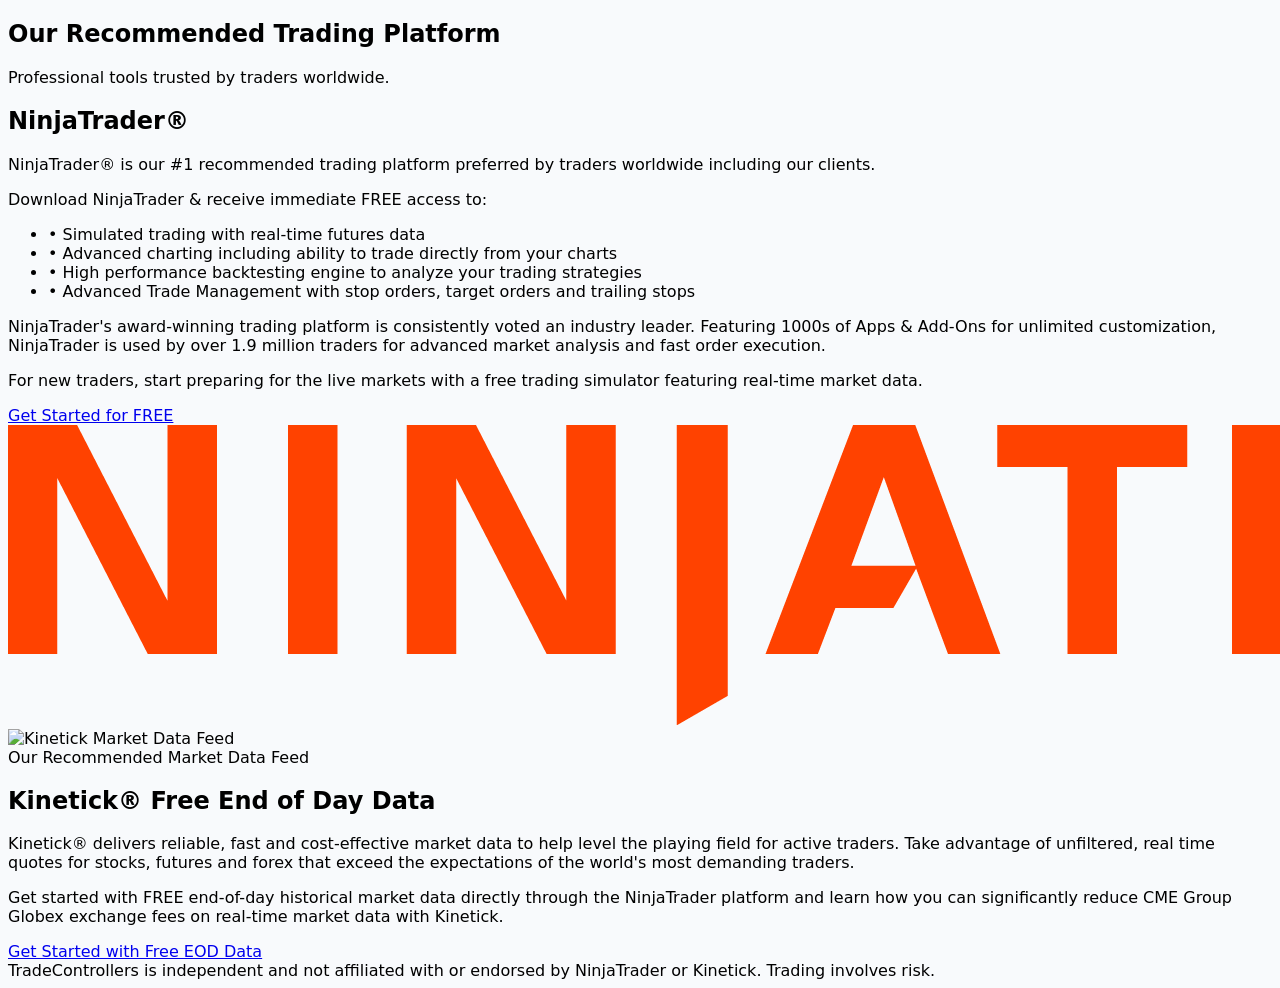
==== ninja.html @ 3089d818 "Add files via upload" ====
<!DOCTYPE html>
<html lang="en">
<head>
<meta charset="UTF-8" />
<meta name="viewport" content="width=device-width, initial-scale=1.0" />
<title>Recommended Trading Platform | TradeControllers</title>
<script src="https://cdn.tailwindcss.com"></script>

<style>
  body {
    background: #f8fafc;
    font-family: ui-sans-serif, system-ui, -apple-system, BlinkMacSystemFont, "Segoe UI", Roboto;
  }

  .shadow-soft {
    box-shadow: 0 20px 50px rgba(0,0,0,0.08);
  }
</style>
</head>

<body class="text-slate-900">

<!-- ====================================================== -->
<!-- HERO -->
<!-- ====================================================== -->
<section class="py-20 px-6 text-center border-b border-slate-200">
  <h1 class="text-4xl sm:text-5xl font-extrabold tracking-tight">
    Our Recommended Trading Platform
  </h1>
  <p class="mt-6 text-lg text-slate-600 max-w-2xl mx-auto">
    Professional tools trusted by traders worldwide.
  </p>
</section>

<!-- ====================================================== -->
<!-- NINJATRADER SECTION (IMAGE RIGHT) -->
<!-- ====================================================== -->
<section class="py-20 px-6">
  <div class="max-w-7xl mx-auto grid md:grid-cols-2 gap-14 items-center">

    <!-- TEXT -->
    <div>
      <h2 class="text-3xl font-extrabold tracking-tight">NinjaTrader®</h2>

      <p class="mt-6 text-slate-700 leading-relaxed">
        NinjaTrader® is our #1 recommended trading platform preferred by traders worldwide including our clients.
      </p>

      <div class="mt-8">
        <div class="font-semibold text-slate-900">
          Download NinjaTrader & receive immediate FREE access to:
        </div>

        <ul class="mt-4 space-y-3 text-sm text-slate-700">
          <li>• Simulated trading with real-time futures data</li>
          <li>• Advanced charting including ability to trade directly from your charts</li>
          <li>• High performance backtesting engine to analyze your trading strategies</li>
          <li>• Advanced Trade Management with stop orders, target orders and trailing stops</li>
        </ul>
      </div>

      <p class="mt-6 text-sm text-slate-700 leading-relaxed">
        NinjaTrader's award-winning trading platform is consistently voted an industry leader.
        Featuring 1000s of Apps & Add-Ons for unlimited customization, NinjaTrader is used by
        over 1.9 million traders for advanced market analysis and fast order execution.
      </p>

      <p class="mt-4 text-sm text-slate-700">
        For new traders, start preparing for the live markets with a free trading simulator
        featuring real-time market data.
      </p>

      <div class="mt-8">
        <a href="https://lp.ninjatrader.com/platform?im_ref=RvE0YC0rbxyZURA3AIw26VtQUku2CEQNr1J1JXVk0&sharedid=&irpid=7036272&irgwc=1&afsrc=1"
           target="_blank"
           class="inline-block bg-slate-900 text-white px-8 py-4 rounded-2xl font-semibold hover:bg-slate-800 transition">
          Get Started for FREE
        </a>
      </div>
    </div>

    <!-- IMAGE RIGHT -->
    <div>
  <img src="ntlogo.png" 
       alt="NinjaTrader Trading Platform" 
       class="w-full h-auto">
</div>

  </div>
</section>

<!-- ====================================================== -->
<!-- KINETICK SECTION (IMAGE LEFT) -->
<!-- ====================================================== -->
<section class="py-20 px-6 bg-white border-t border-slate-200">
  <div class="max-w-7xl mx-auto grid md:grid-cols-2 gap-14 items-center">

    <!-- IMAGE LEFT -->
     <div>
      <img src="Klogo.png"
           alt="Kinetick Market Data Feed"
           class="w-full h-full object-cover">
    </div>

    <!-- TEXT -->
    <div class="md:order-2 order-1">
      <div class="text-xs uppercase tracking-widest text-slate-500 font-semibold">
        Our Recommended Market Data Feed
      </div>

      <h2 class="mt-3 text-3xl font-extrabold tracking-tight">
        Kinetick® Free End of Day Data
      </h2>

      <p class="mt-6 text-slate-700 leading-relaxed">
        Kinetick® delivers reliable, fast and cost-effective market data to help level the playing field for active traders.
        Take advantage of unfiltered, real time quotes for stocks, futures and forex that exceed the expectations
        of the world's most demanding traders.
      </p>

      <p class="mt-6 text-sm text-slate-700 leading-relaxed">
        Get started with FREE end-of-day historical market data directly through the NinjaTrader platform
        and learn how you can significantly reduce CME Group Globex exchange fees on real-time market data with Kinetick.
      </p>

      <div class="mt-8">
        <a href=" http://kinetick.com/NinjaTrader"
           target="_blank"
           class="inline-block bg-slate-900 text-white px-8 py-4 rounded-2xl font-semibold hover:bg-slate-800 transition">
          Get Started with Free EOD Data
        </a>
      </div>

    </div>

  </div>
</section>

<!-- ====================================================== -->
<!-- FOOTER -->
<!-- ====================================================== -->
<footer class="py-12 border-t border-slate-200 text-center text-xs text-slate-500">
  TradeControllers is independent and not affiliated with or endorsed by NinjaTrader or Kinetick.
  Trading involves risk.
</footer>

</body>
</html>
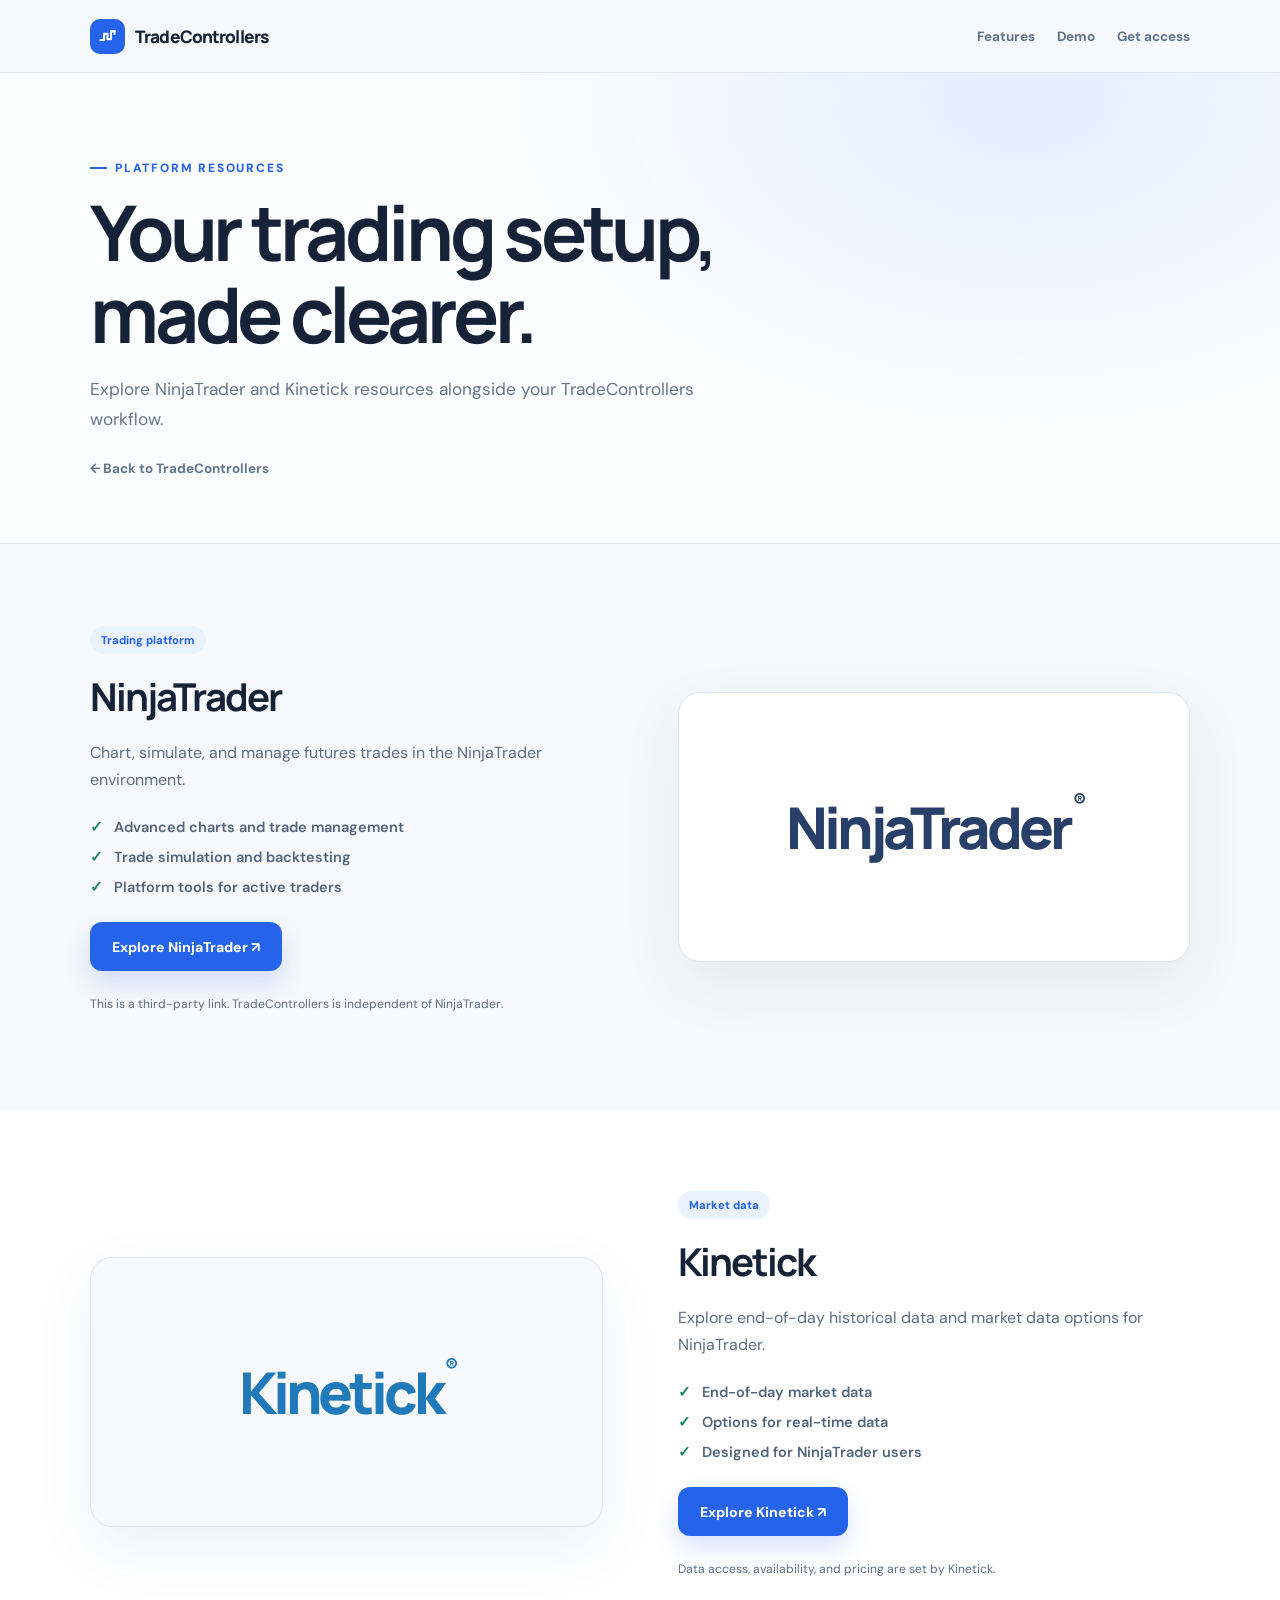
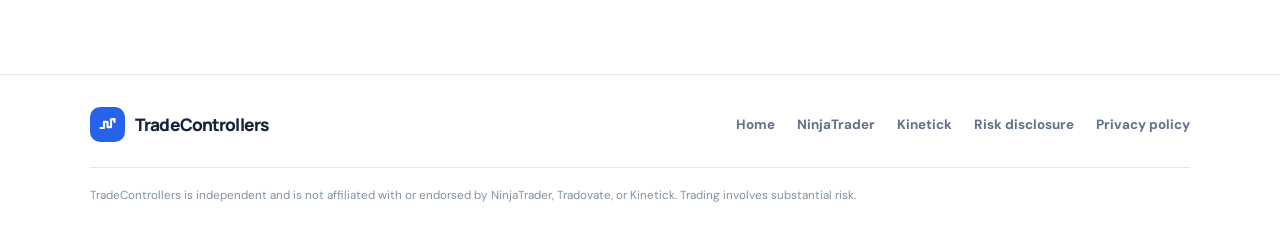
==== commit 1ea827fe: "Redesign site with light theme and real controller screenshots" ====
--- a/ninja.html
+++ b/ninja.html
@@ -1,148 +1,3 @@
-<!DOCTYPE html>
-<html lang="en">
-<head>
-<meta charset="UTF-8" />
-<meta name="viewport" content="width=device-width, initial-scale=1.0" />
-<title>Recommended Trading Platform | TradeControllers</title>
-<script src="https://cdn.tailwindcss.com"></script>
-
-<style>
-  body {
-    background: #f8fafc;
-    font-family: ui-sans-serif, system-ui, -apple-system, BlinkMacSystemFont, "Segoe UI", Roboto;
-  }
-
-  .shadow-soft {
-    box-shadow: 0 20px 50px rgba(0,0,0,0.08);
-  }
-</style>
-</head>
-
-<body class="text-slate-900">
-
-<!-- ====================================================== -->
-<!-- HERO -->
-<!-- ====================================================== -->
-<section class="py-20 px-6 text-center border-b border-slate-200">
-  <h1 class="text-4xl sm:text-5xl font-extrabold tracking-tight">
-    Our Recommended Trading Platform
-  </h1>
-  <p class="mt-6 text-lg text-slate-600 max-w-2xl mx-auto">
-    Professional tools trusted by traders worldwide.
-  </p>
-</section>
-
-<!-- ====================================================== -->
-<!-- NINJATRADER SECTION (IMAGE RIGHT) -->
-<!-- ====================================================== -->
-<section class="py-20 px-6">
-  <div class="max-w-7xl mx-auto grid md:grid-cols-2 gap-14 items-center">
-
-    <!-- TEXT -->
-    <div>
-      <h2 class="text-3xl font-extrabold tracking-tight">NinjaTrader®</h2>
-
-      <p class="mt-6 text-slate-700 leading-relaxed">
-        NinjaTrader® is our #1 recommended trading platform preferred by traders worldwide including our clients.
-      </p>
-
-      <div class="mt-8">
-        <div class="font-semibold text-slate-900">
-          Download NinjaTrader & receive immediate FREE access to:
-        </div>
-
-        <ul class="mt-4 space-y-3 text-sm text-slate-700">
-          <li>• Simulated trading with real-time futures data</li>
-          <li>• Advanced charting including ability to trade directly from your charts</li>
-          <li>• High performance backtesting engine to analyze your trading strategies</li>
-          <li>• Advanced Trade Management with stop orders, target orders and trailing stops</li>
-        </ul>
-      </div>
-
-      <p class="mt-6 text-sm text-slate-700 leading-relaxed">
-        NinjaTrader's award-winning trading platform is consistently voted an industry leader.
-        Featuring 1000s of Apps & Add-Ons for unlimited customization, NinjaTrader is used by
-        over 1.9 million traders for advanced market analysis and fast order execution.
-      </p>
-
-      <p class="mt-4 text-sm text-slate-700">
-        For new traders, start preparing for the live markets with a free trading simulator
-        featuring real-time market data.
-      </p>
-
-      <div class="mt-8">
-        <a href="https://lp.ninjatrader.com/platform?im_ref=RvE0YC0rbxyZURA3AIw26VtQUku2CEQNr1J1JXVk0&sharedid=&irpid=7036272&irgwc=1&afsrc=1"
-           target="_blank"
-           class="inline-block bg-slate-900 text-white px-8 py-4 rounded-2xl font-semibold hover:bg-slate-800 transition">
-          Get Started for FREE
-        </a>
-      </div>
-    </div>
-
-    <!-- IMAGE RIGHT -->
-    <div>
-  <img src="ntlogo.png" 
-       alt="NinjaTrader Trading Platform" 
-       class="w-full h-auto">
-</div>
-
-  </div>
-</section>
-
-<!-- ====================================================== -->
-<!-- KINETICK SECTION (IMAGE LEFT) -->
-<!-- ====================================================== -->
-<section class="py-20 px-6 bg-white border-t border-slate-200">
-  <div class="max-w-7xl mx-auto grid md:grid-cols-2 gap-14 items-center">
-
-    <!-- IMAGE LEFT -->
-     <div>
-      <img src="Klogo.png"
-           alt="Kinetick Market Data Feed"
-           class="w-full h-full object-cover">
-    </div>
-
-    <!-- TEXT -->
-    <div class="md:order-2 order-1">
-      <div class="text-xs uppercase tracking-widest text-slate-500 font-semibold">
-        Our Recommended Market Data Feed
-      </div>
-
-      <h2 class="mt-3 text-3xl font-extrabold tracking-tight">
-        Kinetick® Free End of Day Data
-      </h2>
-
-      <p class="mt-6 text-slate-700 leading-relaxed">
-        Kinetick® delivers reliable, fast and cost-effective market data to help level the playing field for active traders.
-        Take advantage of unfiltered, real time quotes for stocks, futures and forex that exceed the expectations
-        of the world's most demanding traders.
-      </p>
-
-      <p class="mt-6 text-sm text-slate-700 leading-relaxed">
-        Get started with FREE end-of-day historical market data directly through the NinjaTrader platform
-        and learn how you can significantly reduce CME Group Globex exchange fees on real-time market data with Kinetick.
-      </p>
-
-      <div class="mt-8">
-        <a href=" http://kinetick.com/NinjaTrader"
-           target="_blank"
-           class="inline-block bg-slate-900 text-white px-8 py-4 rounded-2xl font-semibold hover:bg-slate-800 transition">
-          Get Started with Free EOD Data
-        </a>
-      </div>
-
-    </div>
-
-  </div>
-</section>
-
-<!-- ====================================================== -->
-<!-- FOOTER -->
-<!-- ====================================================== -->
-<footer class="py-12 border-t border-slate-200 text-center text-xs text-slate-500">
-  TradeControllers is independent and not affiliated with or endorsed by NinjaTrader or Kinetick.
-  Trading involves risk.
-</footer>
-
-</body>
-</html>+<!doctype html><html lang="en"><head><meta charset="utf-8"><meta name="viewport" content="width=device-width, initial-scale=1"><meta name="theme-color" content="#f6f8fb"><meta name="description" content="Learn about NinjaTrader and Kinetick resources for TradeControllers users."><title>Trading platforms & data | TradeControllers</title><link rel="icon" type="image/png" href="tclogo2.png"><link rel="stylesheet" href="subpage.css"></head><body><header class="site-header"><nav class="container nav" aria-label="Main navigation"><a class="brand" href="index.html"><span class="brand-icon" aria-hidden="true"><svg viewBox="0 0 24 24" fill="none"><path d="M4 16h4V9h4v6h4V6h4" stroke="currentColor" stroke-width="2.4" stroke-linecap="round" stroke-linejoin="round"/><path d="M17 6h3v3" stroke="currentColor" stroke-width="2.4" stroke-linecap="round"/></svg></span>TradeControllers</a><div class="nav-links"><a href="index.html#features">Features</a><a href="index.html#demo">Demo</a><a href="index.html#pricing">Get access</a></div></nav></header><main><div class="page-hero"><div class="container"><span class="eyebrow">Platform resources</span><h1>Your trading setup,<br>made clearer.</h1><p class="lead">Explore NinjaTrader and Kinetick resources alongside your TradeControllers workflow.</p><a class="back" href="index.html">← Back to TradeControllers</a></div></div>
+<section class="page-section" id="ninjatrader"><div class="container split"><div class="copy"><span class="tag">Trading platform</span><h2>NinjaTrader</h2><p>Chart, simulate, and manage futures trades in the NinjaTrader environment.</p><ul class="benefits"><li>Advanced charts and trade management</li><li>Trade simulation and backtesting</li><li>Platform tools for active traders</li></ul><a class="button" href="https://lp.ninjatrader.com/platform?im_ref=RvE0YC0rbxyZURA3AIw26VtQUku2CEQNr1J1JXVk0&amp;sharedid=&amp;irpid=7036272&amp;irgwc=1&amp;afsrc=1" target="_blank" rel="noopener noreferrer">Explore NinjaTrader ↗</a><p class="disclaimer">This is a third-party link. TradeControllers is independent of NinjaTrader.</p></div><div class="logo-panel"><div class="platform-wordmark">NinjaTrader<span>®</span></div></div></div></section>
+<section class="page-section white" id="kinetick"><div class="container split"><div class="logo-panel"><div class="platform-wordmark kinetick">Kinetick<span>®</span></div></div><div class="copy"><span class="tag">Market data</span><h2>Kinetick</h2><p>Explore end-of-day historical data and market data options for NinjaTrader.</p><ul class="benefits"><li>End-of-day market data</li><li>Options for real-time data</li><li>Designed for NinjaTrader users</li></ul><a class="button" href="https://kinetick.com/NinjaTrader" target="_blank" rel="noopener noreferrer">Explore Kinetick ↗</a><p class="disclaimer">Data access, availability, and pricing are set by Kinetick.</p></div></div></section></main><footer class="site-footer"><div class="container"><div class="footer-top"><a class="brand" href="index.html"><span class="brand-icon" aria-hidden="true"><svg viewBox="0 0 24 24" fill="none"><path d="M4 16h4V9h4v6h4V6h4" stroke="currentColor" stroke-width="2.4" stroke-linecap="round" stroke-linejoin="round"/><path d="M17 6h3v3" stroke="currentColor" stroke-width="2.4" stroke-linecap="round"/></svg></span>TradeControllers</a><div class="footer-links"><a href="index.html">Home</a><a href="ninja.html#ninjatrader">NinjaTrader</a><a href="ninja.html#kinetick">Kinetick</a><a href="risk.html">Risk disclosure</a><a href="privacy.html">Privacy policy</a></div></div><div class="footer-note">TradeControllers is independent and is not affiliated with or endorsed by NinjaTrader, Tradovate, or Kinetick. Trading involves substantial risk.</div></div></footer></body></html>
--- a/subpage.css
+++ b/subpage.css
@@ -0,0 +1,8 @@
+@import url('https://fonts.googleapis.com/css2?family=DM+Sans:wght@400;500;600;700&family=Manrope:wght@400;500;600;700;800&display=swap');
+:root{color-scheme:light;--paper:#f6f8fb;--ink:#152238;--muted:#65758a;--line:#dfe6ee;--blue:#2563eb}*{box-sizing:border-box}html{scroll-behavior:smooth;scroll-padding-top:95px}body{margin:0;background:var(--paper);color:var(--ink);font-family:'DM Sans',Arial,sans-serif;-webkit-font-smoothing:antialiased}a{color:inherit;text-decoration:none}img,svg{display:block;max-width:100%}.container{width:min(1100px,calc(100% - 40px));margin:auto}.narrow{width:min(760px,calc(100% - 40px));margin:auto}h1,h2,h3{font-family:Manrope,'DM Sans',sans-serif;letter-spacing:-.055em}h1{font-size:clamp(2.8rem,6vw,5rem);line-height:1.07;margin:15px 0 20px}h2{font-size:clamp(1.7rem,3vw,2.5rem);margin:0 0 15px}p{line-height:1.7}.lead{font-size:1.08rem;color:var(--muted);max-width:620px}.eyebrow{display:inline-flex;align-items:center;gap:8px;color:var(--blue);font-size:.75rem;font-weight:800;letter-spacing:.15em;text-transform:uppercase}.eyebrow:before{content:'';width:17px;height:2px;background:currentColor}
+.site-header{position:sticky;top:0;z-index:10;background:rgba(246,248,251,.92);border-bottom:1px solid var(--line);backdrop-filter:blur(16px)}.nav{min-height:72px;display:flex;align-items:center;justify-content:space-between;gap:20px}.brand{display:inline-flex;align-items:center;gap:10px;font-family:Manrope,sans-serif;font-size:1.08rem;font-weight:800;letter-spacing:-.05em}.brand-icon{width:35px;height:35px;display:grid;place-items:center;background:var(--blue);color:white;border-radius:10px}.brand-icon svg{width:21px}.nav-links,.footer-links{display:flex;flex-wrap:wrap;gap:22px;color:#607189;font-size:.84rem;font-weight:700}.nav-links a:hover,.footer-links a:hover,.back:hover{color:var(--blue)}a:focus-visible{outline:3px solid #90bbff;outline-offset:3px}.button{display:inline-flex;align-items:center;justify-content:center;min-height:49px;padding:0 22px;background:var(--blue);color:#fff;border-radius:12px;font-size:.88rem;font-weight:800;box-shadow:0 12px 25px rgba(37,99,235,.18);transition:transform .2s,background .2s}.button:hover{background:#1d55d6;transform:translateY(-2px)}
+.page-hero{padding:80px 0 65px;background:radial-gradient(700px 450px at 80% 5%,#e2eeff,transparent 75%),#fbfdff;border-bottom:1px solid var(--line)}.page-hero .lead{margin-bottom:0}.back{display:inline-block;margin-top:26px;color:#63758c;font-size:.84rem;font-weight:700}.page-section{padding:82px 0}.page-section.white{background:#fff}.split{display:grid;grid-template-columns:1fr 1fr;align-items:center;gap:75px}.copy p{color:#5c6d82}.benefits{list-style:none;padding:0;margin:25px 0;display:grid;gap:11px}.benefits li{display:flex;align-items:start;gap:11px;color:#52647c;font-weight:600;font-size:.91rem}.benefits li:before{content:'✓';color:#168463;font-weight:800}.logo-panel{min-height:270px;display:grid;place-items:center;padding:35px;background:#fff;border:1px solid var(--line);border-radius:22px;box-shadow:0 22px 60px rgba(39,73,115,.08)}.logo-panel img{max-height:190px;object-fit:contain}.white .logo-panel{background:var(--paper)}.tag{display:inline-block;padding:7px 11px;border-radius:99px;background:#eaf2ff;color:var(--blue);font-size:.7rem;font-weight:800;margin-bottom:16px}.disclaimer{margin-top:24px;color:#8492a5;font-size:.76rem;line-height:1.6}
+.article{padding:72px 0 100px}.article-card{background:#fff;border:1px solid var(--line);border-radius:22px;padding:clamp(25px,5vw,58px);box-shadow:0 14px 45px rgba(40,72,112,.05)}.article-card section+section{border-top:1px solid var(--line);padding-top:26px;margin-top:27px}.article-card h2{font-size:1.18rem;margin-bottom:9px}.article-card p{font-size:.91rem;color:#52647c;margin:0 0 13px}.article-card p:last-child{margin-bottom:0}.article-card a{color:var(--blue);text-decoration:underline}.site-footer{background:#fff;border-top:1px solid var(--line);padding:32px 0}.footer-top{display:flex;align-items:center;justify-content:space-between;gap:25px}.footer-note{border-top:1px solid var(--line);padding-top:18px;margin-top:25px;color:#8392a5;font-size:.73rem;line-height:1.6}
+@media(max-width:720px){.nav-links{gap:12px;font-size:.76rem}.nav-links a:nth-child(2){display:none}.split{grid-template-columns:1fr;gap:30px}.page-section{padding:60px 0}.page-hero{padding:65px 0 55px}.logo-panel{min-height:180px}.logo-panel img{max-height:130px}.footer-top{display:block}.footer-links{margin-top:22px}}@media(max-width:440px){.nav-links a:nth-child(3){display:none}.brand{font-size:.97rem}.footer-links{gap:15px}}@media(prefers-reduced-motion:reduce){html{scroll-behavior:auto}*{animation:none!important;transition:none!important}}
+
+.platform-wordmark{font-family:Manrope,sans-serif;font-size:clamp(2.1rem,5vw,3.6rem);font-weight:800;letter-spacing:-.07em;color:#273f69}.platform-wordmark span{font-size:.35em;vertical-align:top;margin-left:3px}.platform-wordmark.kinetick{color:#2079b8}
